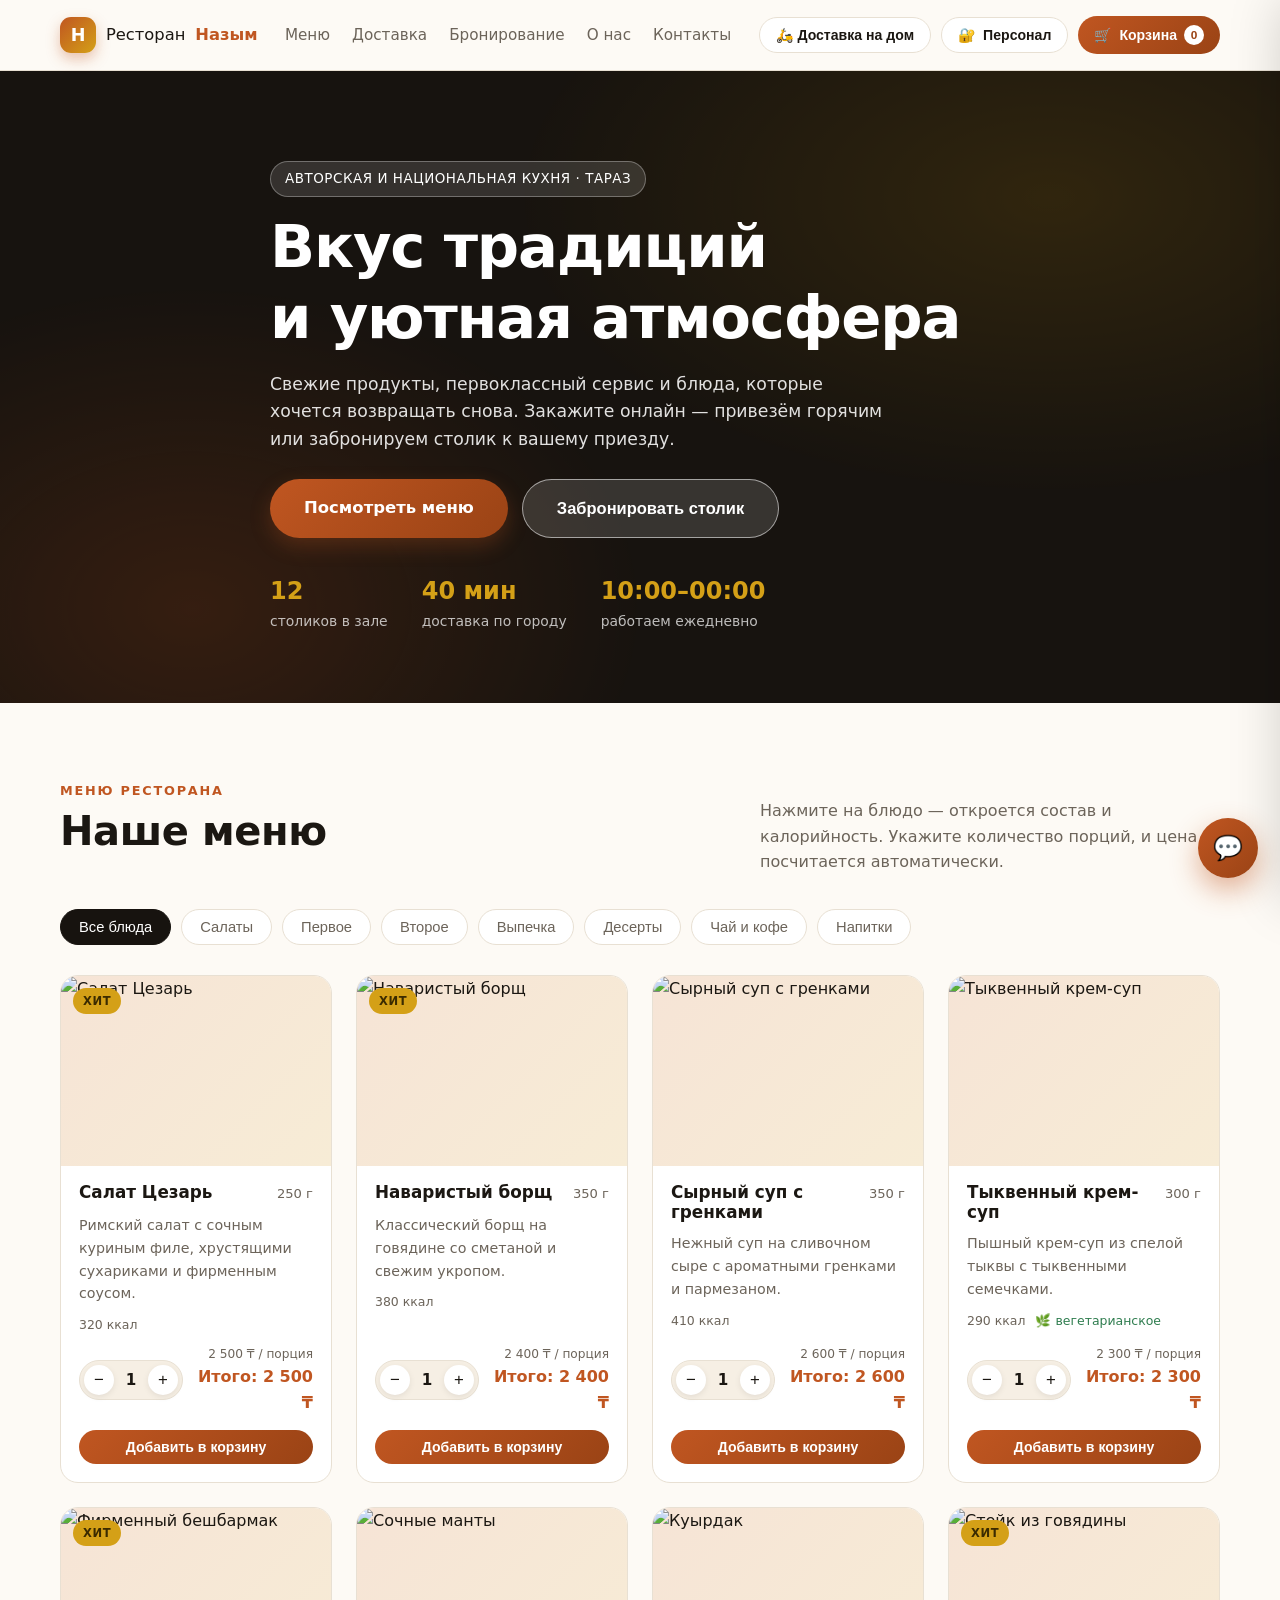
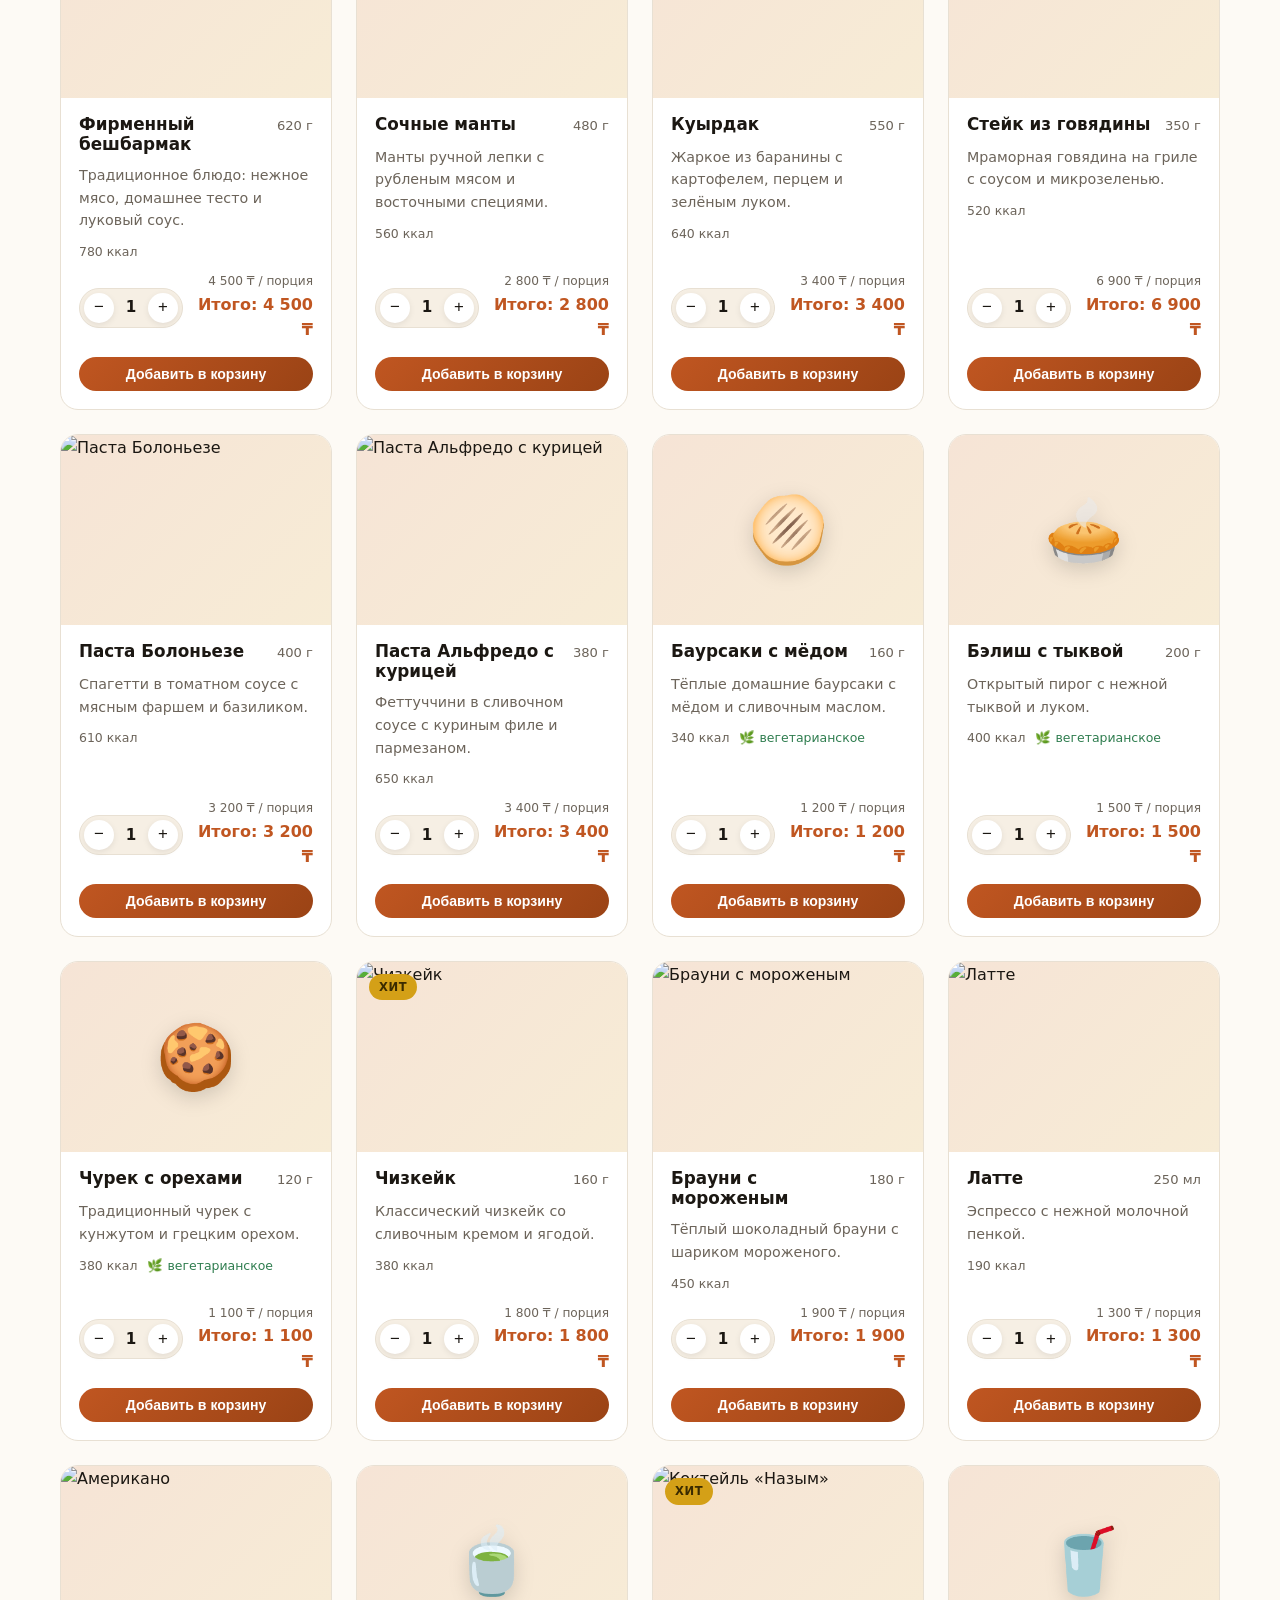
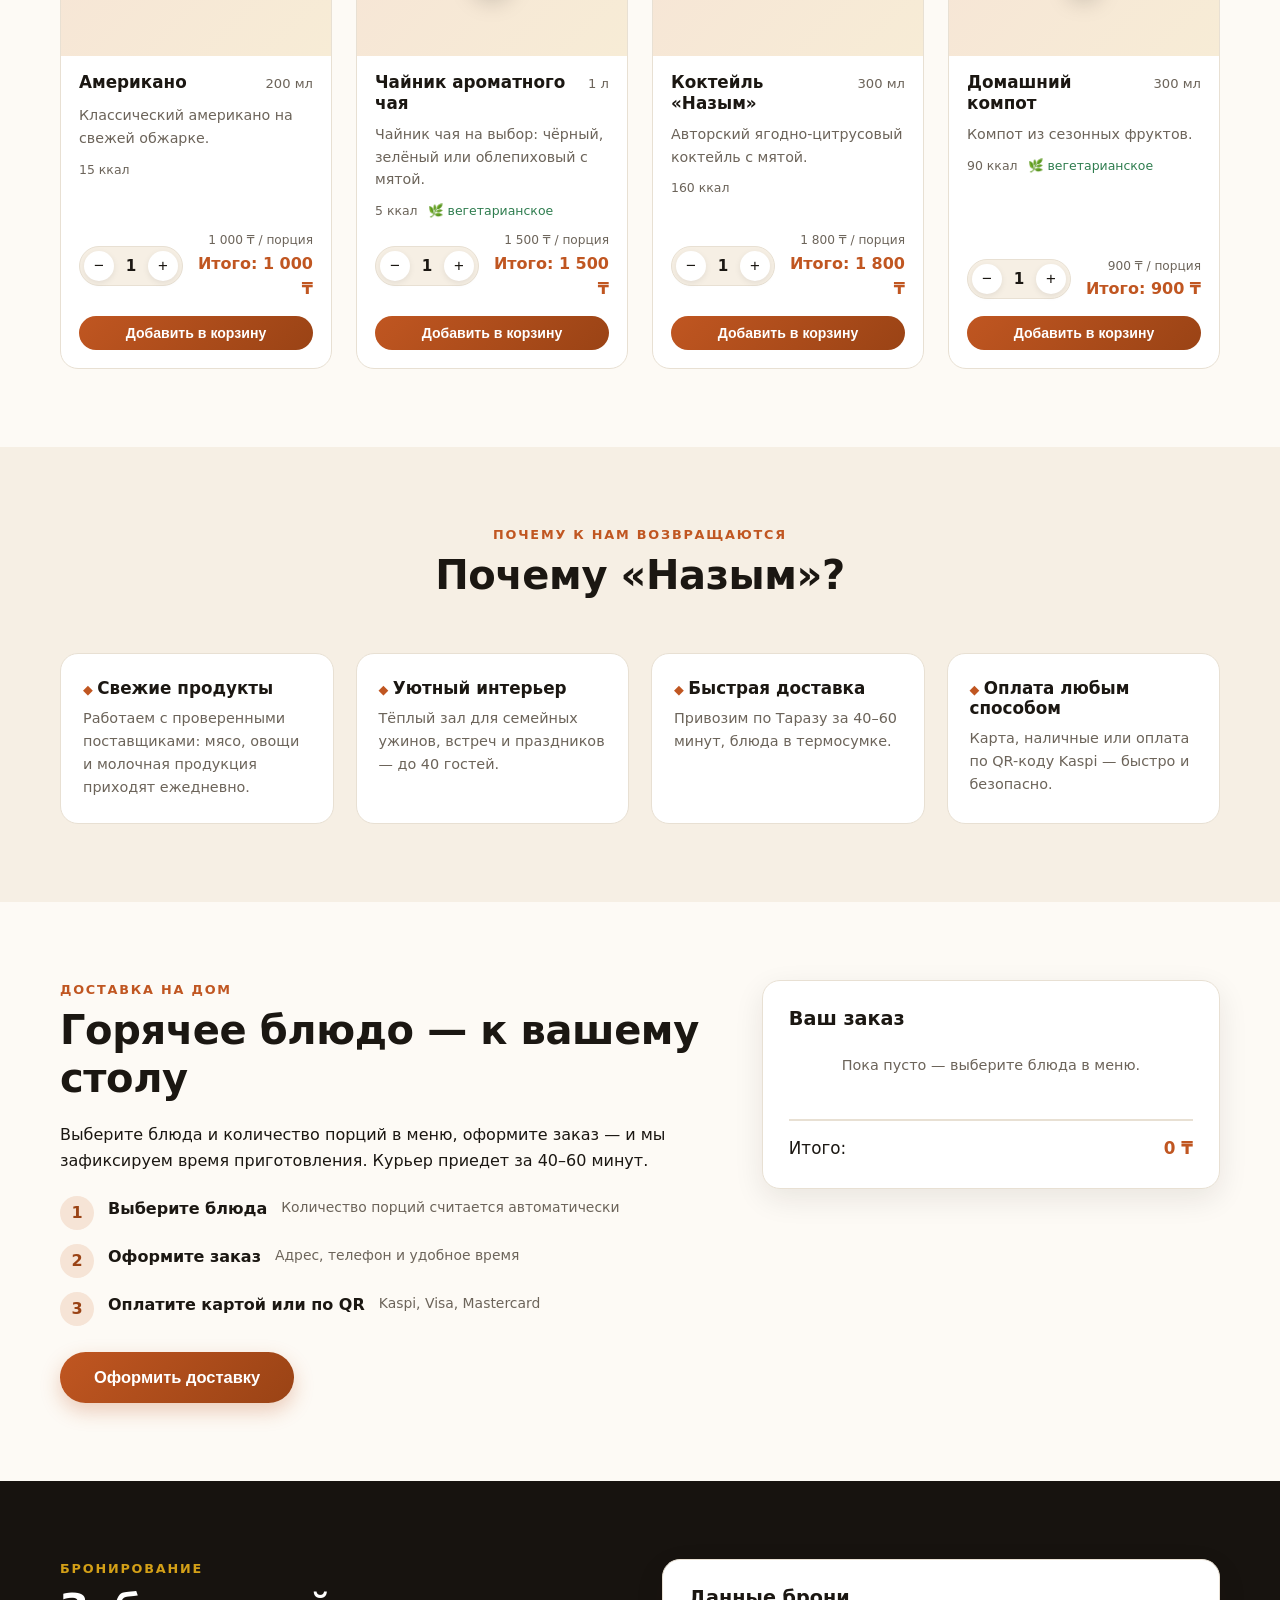
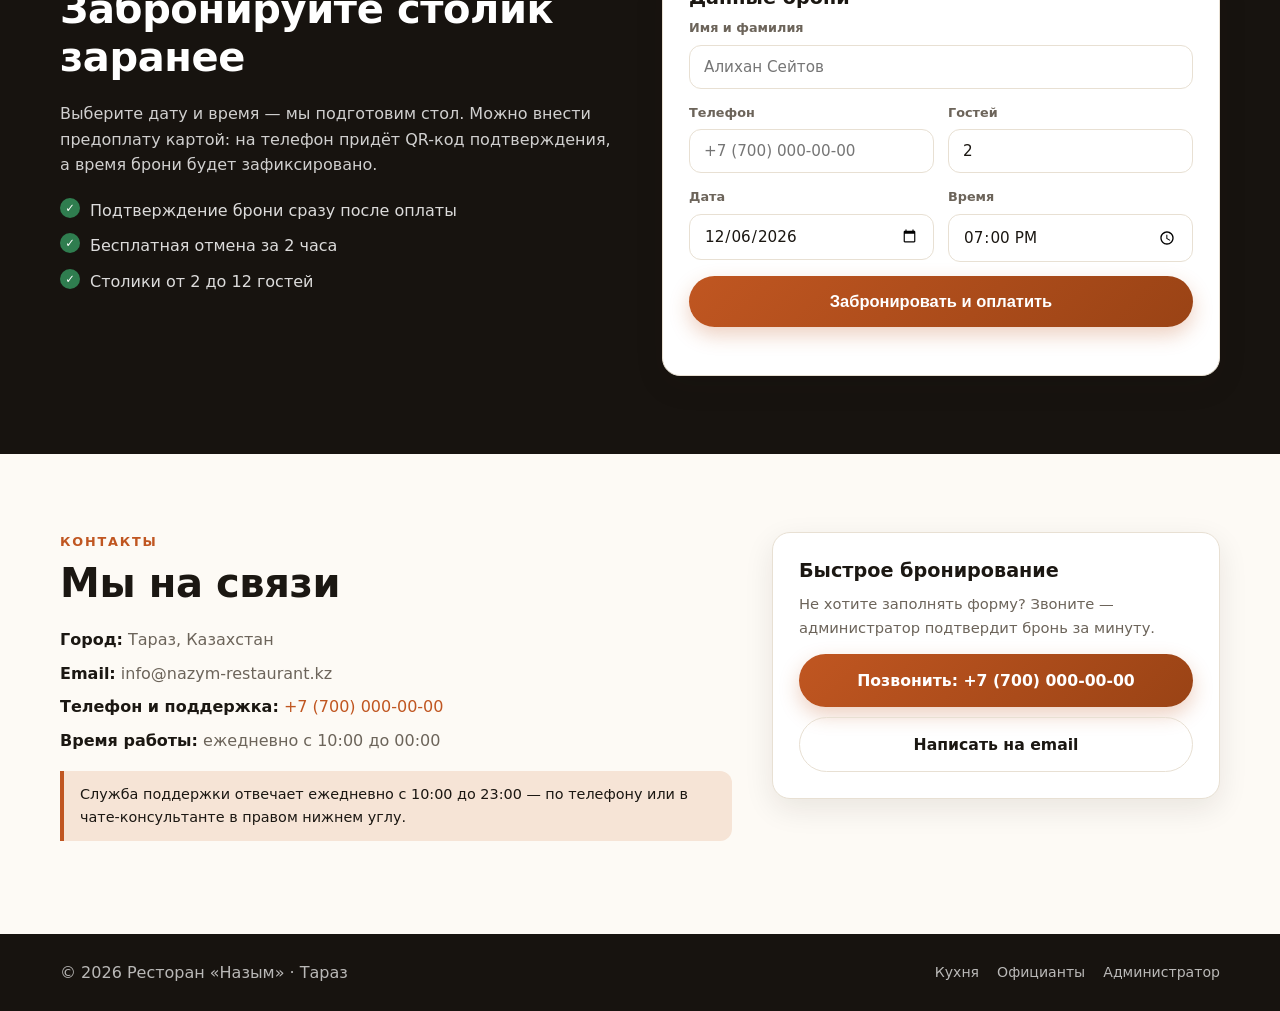
==== index.html @ f7bd1ba5 "one" ====
<!DOCTYPE html>
<html lang="ru">
<head>
    <meta charset="UTF-8">
    <meta name="viewport" content="width=device-width, initial-scale=1.0">
    <title>Ресторан Назым — вкуc традиций в Таразе</title>
    <meta name="description" content="Ресторан Назым в Таразе: авторская и национальная кухня, доставка на дом, бронирование столиков и оплата картой.">
    <link rel="icon" href="data:image/svg+xml,%3Csvg xmlns='http://www.w3.org/2000/svg' viewBox='0 0 64 64'%3E%3Crect width='64' height='64' rx='15' fill='%23c05621'/%3E%3Ctext x='32' y='45' font-size='38' font-family='Arial' font-weight='bold' fill='%23ffffff' text-anchor='middle'%3E%D0%9D%3C/text%3E%3C/svg%3E">
    <link rel="stylesheet" href="style.css?v=6">
</head>
<body>

<!-- ================= ШАПКА ================= -->
<header class="header" id="header">
    <div class="container header-inner">
        <a class="logo" href="#top"><span class="logo-mark">Н</span> Ресторан <b>Назым</b></a>

        <nav class="nav" id="nav">
            <a href="#menu">Меню</a>
            <a href="#delivery">Доставка</a>
            <a href="#booking">Бронирование</a>
            <a href="#about">О нас</a>
            <a href="#contacts">Контакты</a>
        </nav>

        <div class="header-buttons">
            <button class="button small secondary" id="openDelivery" type="button">🛵 Доставка на дом</button>
            <button class="button small staff-btn" id="openStaff" type="button">🔐 <span class="btn-label">Персонал</span></button>
            <button class="button small cart-btn" id="openCart" type="button">
                🛒 <span class="cart-label">Корзина</span> <span class="cart-count" id="cartCount">0</span>
            </button>
            <button class="burger" id="burger" type="button" aria-label="Меню">☰</button>
        </div>
    </div>
</header>

<main id="top">

    <!-- ================= БАННЕР ================= -->
    <section class="hero">
        <div class="hero-bg"></div>
        <div class="container hero-content">
            <p class="eyebrow">Авторская и национальная кухня · Тараз</p>
            <h1 class="hero-title">Вкус традиций<br>и уютная атмосфера</h1>
            <p class="hero-text">
                Свежие продукты, первоклассный сервис и блюда, которые хочется возвращать снова.
                Закажите онлайн — привезём горячим или забронируем столик к вашему приезду.
            </p>
            <div class="hero-actions">
                <a class="button big" href="#menu">Посмотреть меню</a>
                <button class="button big ghost" id="heroBook" type="button">Забронировать столик</button>
            </div>

            <div class="hero-stats">
                <div><strong>12</strong><span>столиков в зале</span></div>
                <div><strong>40 мин</strong><span>доставка по городу</span></div>
                <div><strong>10:00–00:00</strong><span>работаем ежедневно</span></div>
            </div>
        </div>
    </section>

    <!-- ================= МЕНЮ ================= -->
    <section class="section" id="menu">
        <div class="container">
            <div class="section-head">
                <div>
                    <p class="section-kicker">Меню ресторана</p>
                    <h2>Наше меню</h2>
                </div>
                <p class="section-lead">
                    Нажмите на блюдо — откроется состав и калорийность.
                    Укажите количество порций, и цена посчитается автоматически.
                </p>
            </div>

            <div class="menu-tabs" id="menuTabs"></div>
            <div class="products" id="products"></div>
        </div>
    </section>

    <!-- ================= ПРЕИМУЩЕСТВА ================= -->
    <section class="section light" id="about">
        <div class="container">
            <div class="section-head center">
                <div>
                    <p class="section-kicker">Почему к нам возвращаются</p>
                    <h2>Почему «Назым»?</h2>
                </div>
            </div>
            <div class="features">
                <div class="feature"><h3>Свежие продукты</h3><p>Работаем с проверенными поставщиками: мясо, овощи и молочная продукция приходят ежедневно.</p></div>
                <div class="feature"><h3>Уютный интерьер</h3><p>Тёплый зал для семейных ужинов, встреч и праздников — до 40 гостей.</p></div>
                <div class="feature"><h3>Быстрая доставка</h3><p>Привозим по Таразу за 40–60 минут, блюда в термосумке.</p></div>
                <div class="feature"><h3>Оплата любым способом</h3><p>Карта, наличные или оплата по QR-коду Kaspi — быстро и безопасно.</p></div>
            </div>
        </div>
    </section>

    <!-- ================= ДОСТАВКА ================= -->
    <section class="section" id="delivery">
        <div class="container delivery-grid">
            <div class="delivery-info">
                <p class="section-kicker">Доставка на дом</p>
                <h2>Горячее блюдо — к вашему столу</h2>
                <p>
                    Выберите блюда и количество порций в меню, оформите заказ — и мы зафиксируем
                    время приготовления. Курьер приедет за 40–60 минут.
                </p>
                <ol class="steps">
                    <li><b>Выберите блюда</b><span>Количество порций считается автоматически</span></li>
                    <li><b>Оформите заказ</b><span>Адрес, телефон и удобное время</span></li>
                    <li><b>Оплатите картой или по QR</b><span>Kaspi, Visa, Mastercard</span></li>
                </ol>
                <button class="button big" id="deliveryOrder" type="button">Оформить доставку</button>
            </div>
            <div class="delivery-card" id="deliverySummary">
                <h3>Ваш заказ</h3>
                <div class="mini-cart" id="miniCart"></div>
                <div class="mini-total">Итого: <strong id="miniTotal">0 ₸</strong></div>
            </div>
        </div>
    </section>

    <!-- ================= БРОНИРОВАНИЕ ================= -->
    <section class="section dark-section" id="booking">
        <div class="container booking-grid">
            <div>
                <p class="section-kicker">Бронирование</p>
                <h2>Забронируйте столик заранее</h2>
                <p>
                    Выберите дату и время — мы подготовим стол. Можно внести предоплату картой:
                    на телефон придёт QR-код подтверждения, а время брони будет зафиксировано.
                </p>
                <ul class="check-list">
                    <li>Подтверждение брони сразу после оплаты</li>
                    <li>Бесплатная отмена за 2 часа</li>
                    <li>Столики от 2 до 12 гостей</li>
                </ul>
            </div>

            <form class="booking-form card" id="bookingForm" novalidate>
                <h3>Данные брони</h3>
                <label class="field">
                    <span>Имя и фамилия</span>
                    <input type="text" id="bkName" placeholder="Алихан Сейтов" autocomplete="name">
                </label>
                <div class="two-col">
                    <label class="field"><span>Телефон</span>
                        <input type="tel" id="bkPhone" placeholder="+7 (700) 000-00-00" autocomplete="tel"></label>
                    <label class="field"><span>Гостей</span>
                        <input type="number" id="bkGuests" min="1" max="12" value="2"></label>
                </div>
                <div class="two-col">
                    <label class="field"><span>Дата</span><input type="date" id="bkDate"></label>
                    <label class="field"><span>Время</span><input type="time" id="bkTime" value="19:00"></label>
                </div>
                <button class="button big wide" id="bookPayBtn" type="submit">Забронировать и оплатить</button>
                <p class="form-error" id="bookError"></p>
            </form>
        </div>
    </section>

    <!-- ================= КОНТАКТЫ ================= -->
    <section class="section" id="contacts">
        <div class="container contact">
            <div>
                <p class="section-kicker">Контакты</p>
                <h2>Мы на связи</h2>
                <ul class="contact-list">
                    <li><b>Город:</b> Тараз, Казахстан</li>
                    <li><b>Email:</b> info@nazym-restaurant.kz</li>
                    <li><b>Телефон и поддержка:</b> <a href="tel:+77000000000">+7 (700) 000-00-00</a></li>
                    <li><b>Время работы:</b> ежедневно с 10:00 до 00:00</li>
                </ul>
                <p class="support-note">
                    Служба поддержки отвечает ежедневно с 10:00 до 23:00 — по телефону
                    или в чате-консультанте в правом нижнем углу.
                </p>
            </div>

            <div class="contact-box card">
                <h3>Быстрое бронирование</h3>
                <p>Не хотите заполнять форму? Звоните — администратор подтвердит бронь за минуту.</p>
                <a class="button wide" href="tel:+77000000000">Позвонить: +7 (700) 000-00-00</a>
                <a class="button wide ghost-dark" href="mailto:info@nazym-restaurant.kz">Написать на email</a>
            </div>
        </div>
    </section>
</main>

<footer class="footer">
    <div class="container footer-inner">
        <p>© 2026 Ресторан «Назым» · Тараз</p>
        <div class="footer-links">
            <a href="kitchen.html">Кухня</a>
            <a href="waiter.html">Официанты</a>
            <a href="admin.html">Администратор</a>
        </div>
    </div>
</footer>

<!-- ================= КОРЗИНА ================= -->
<div class="drawer-overlay" id="drawerOverlay"></div>
<aside class="cart-drawer" id="cartDrawer" aria-label="Корзина">
    <div class="drawer-head">
        <h3>Корзина</h3>
        <button class="icon-btn" id="closeCart" type="button" aria-label="Закрыть">✕</button>
    </div>
    <div class="cart-items" id="cartItems"></div>
    <div class="cart-empty" id="cartEmpty">Корзина пуста.<br>Добавьте блюда из меню.</div>
    <div class="cart-foot">
        <div class="cart-row"><span>Порций</span><strong id="cartPortions">0</strong></div>
        <div class="cart-row total"><span>Итого</span><strong id="cartTotal">0 ₸</strong></div>
        <button class="button wide" id="checkoutBtn" type="button">Оформить доставку</button>
        <button class="button wide ghost-dark" id="cartBookBtn" type="button">Забронировать столик</button>
    </div>
</aside>

<!-- ================= МОДАЛКА: БЛЮДО ================= -->
<div class="modal-overlay" id="dishOverlay">
    <div class="modal dish-modal" role="dialog" aria-modal="true">
        <button class="icon-btn modal-close" data-close="dishOverlay" type="button" aria-label="Закрыть">✕</button>
        <div id="dishBody"></div>
    </div>
</div>

<!-- ================= МОДАЛКА: ОПЛАТА ================= -->
<div class="modal-overlay" id="payOverlay">
    <div class="modal pay-modal" role="dialog" aria-modal="true">
        <button class="icon-btn modal-close" data-close="payOverlay" type="button" aria-label="Закрыть">✕</button>

        <div id="payForm">
            <p class="modal-kicker">Оформление</p>
            <h3 id="payTitle">Доставка на дом</h3>

            <div class="order-recap" id="orderRecap"></div>

            <div id="deliveryFields">
                <h4 class="sub-title">Адрес доставки</h4>
                <label class="field"><span>Адрес</span>
                    <input type="text" id="dvAddress" placeholder="Улица, дом, квартира"></label>
                <div class="two-col">
                    <label class="field"><span>Телефон</span>
                        <input type="tel" id="dvPhone" placeholder="+7 (700) 000-00-00"></label>
                    <label class="field"><span>Время доставки</span>
                        <input type="time" id="dvTime"></label>
                </div>
            </div>

            <h4 class="sub-title">Оплата картой</h4>
            <div class="card-box">
                <div class="card-preview">
                    <span class="card-brand">NAZYM PAY</span>
                    <span class="card-num" id="cardNumView">•••• •••• •••• ••••</span>
                    <div class="card-bottom">
                        <span id="cardHolderView">ВЛАДЕЛЕЦ КАРТЫ</span>
                        <span id="cardExpView">ММ/ГГ</span>
                    </div>
                </div>

                <label class="field"><span>Номер карты</span>
                    <input type="text" id="cardNumber" inputmode="numeric" autocomplete="cc-number"
                           maxlength="19" placeholder="0000 0000 0000 0000"></label>

                <div class="two-col">
                    <label class="field"><span>Срок действия</span>
                        <input type="text" id="cardExp" inputmode="numeric" maxlength="5" placeholder="ММ/ГГ"></label>
                    <label class="field"><span>CVV / CVC (пароль с карты)</span>
                        <div class="cvv-wrap">
                            <input type="password" id="cardCvv" inputmode="numeric" maxlength="3"
                                   placeholder="•••" autocomplete="off">
                            <button class="eye-btn" id="cvvToggle" type="button" aria-label="Показать код">👁</button>
                        </div>
                    </label>
                </div>

                <label class="field"><span>Имя на карте</span>
                    <input type="text" id="cardHolder" autocomplete="cc-name" placeholder="ALIBEK SEITOV"></label>
            </div>

            <div class="pay-summary">
                <span>К оплате</span>
                <strong id="payAmount">0 ₸</strong>
            </div>
            <p class="form-error" id="payError"></p>
            <button class="button big wide" id="payBtn" type="button">Оплатить и получить QR</button>
        </div>

        <!-- Успешная оплата -->
        <div class="pay-result hidden" id="payResult">
            <div class="success-mark">✓</div>
            <h3>Оплата прошла успешно</h3>
            <p id="resultInfo"></p>
            <div class="qr-box">
                <canvas id="qrCanvas" width="300" height="300"></canvas>
            </div>
            <p class="qr-hint">Покажите QR-код курьеру или администратору при входе.</p>
            <div class="qr-payload" id="qrPayload"></div>
            <button class="button wide" data-close="payOverlay" type="button">Готово</button>
        </div>
    </div>
</div>

<!-- ================= РАЗДЕЛЫ ПЕРСОНАЛА ================= -->
<div class="modal-overlay" id="staffOverlay">
    <div class="modal staff-modal" role="dialog" aria-modal="true">
        <button class="icon-btn modal-close" data-close="staffOverlay" type="button" aria-label="Закрыть">✕</button>
        <p class="modal-kicker">Служебный вход</p>
        <h3>Разделы для персонала</h3>
        <p class="staff-note">
            Каждый раздел открывается по парольному коду, выданному в ресторане.
            Гостям эта часть сайта недоступна.
        </p>

        <div class="staff-cards">
            <a class="staff-card" href="kitchen.html">
                <span class="staff-ico">👨‍🍳</span>
                <b>Повара</b>
                <span class="staff-desc">Запасы продовольствия, список что докупить, заявки и заказы на готовку</span>
                <span class="staff-go">Открыть раздел →</span>
            </a>

            <a class="staff-card" href="waiter.html">
                <span class="staff-ico">🍽</span>
                <b>Официанты</b>
                <span class="staff-desc">Схема зала, занятые столики, брони гостей и заказы со временем</span>
                <span class="staff-go">Открыть раздел →</span>
            </a>

            <a class="staff-card" href="admin.html">
                <span class="staff-ico">📊</span>
                <b>Администратор</b>
                <span class="staff-desc">Касса за три дня, поставки, остатки, заявки на посуду и моющие средства</span>
                <span class="staff-go">Открыть раздел →</span>
            </a>
        </div>

        <p class="staff-help">
            Вопросы по работе сайта: <a href="tel:+77000000000">+7 (700) 000-00-00</a>
        </p>
    </div>
</div>

<!-- ================= ИИ-КОНСУЛЬТАНТ ================= -->
<button class="chat-fab" id="chatFab" type="button" aria-label="Чат с консультантом">💬</button>

<div class="chat-panel" id="chatPanel">
    <div class="chat-head">
        <div>
            <b>Назымик — ИИ-консультант</b>
            <span>онлайн · отвечает мгновенно</span>
        </div>
        <button class="icon-btn" id="chatClose" type="button" aria-label="Закрыть">✕</button>
    </div>

    <div class="chat-body" id="chatBody"></div>

    <div class="chat-chips" id="chatChips"></div>

    <form class="chat-input" id="chatForm">
        <input type="text" id="chatText" placeholder="Спросите про меню, цены, состав или бронь…" autocomplete="off">
        <button class="button small" type="submit">➤</button>
    </form>
</div>

<script src="qr.js?v=2"></script>
<script src="data.js?v=2"></script>
<script src="script.js?v=6"></script>
</body>
</html>
---- style.css ----
/* =========================================================
   style.css — Ресторан «Назым»
   ========================================================= */

:root {
    --bg: #fdfaf5;
    --bg-alt: #f6efe4;
    --ink: #1b1712;
    --ink-soft: #6c645a;
    --card: #ffffff;
    --line: #e8e0d3;
    --accent: #c05621;
    --accent-dark: #9a4315;
    --accent-soft: #f6e4d6;
    --green: #2f7d4f;
    --green-soft: #e3f2e9;
    --gold: #d4a017;
    --dark: #17130f;
    --shadow: 0 10px 30px rgba(35, 25, 15, .09);
    --shadow-lg: 0 24px 60px rgba(35, 25, 15, .18);
    --radius: 18px;
    --radius-sm: 12px;
    --max: 1200px;
}

* { box-sizing: border-box; }

html { scroll-behavior: smooth; }

body {
    margin: 0;
    font-family: "Segoe UI", system-ui, -apple-system, Roboto, Arial, sans-serif;
    color: var(--ink);
    background: var(--bg);
    line-height: 1.6;
    -webkit-font-smoothing: antialiased;
}

img { max-width: 100%; display: block; }

a { color: var(--accent); text-decoration: none; }
a:hover { color: var(--accent-dark); }

h1, h2, h3, h4 { line-height: 1.2; margin: 0 0 .5em; }
h1 { font-size: clamp(2.2rem, 5vw, 3.7rem); letter-spacing: -.02em; }
h2 { font-size: clamp(1.7rem, 3.4vw, 2.5rem); letter-spacing: -.01em; }
h3 { font-size: 1.2rem; }

p { margin: 0 0 1em; }

.container { width: 100%; max-width: var(--max); margin: 0 auto; padding: 0 20px; }

section[id], main[id] { scroll-margin-top: 84px; }

.hidden { display: none !important; }

.no-scroll { overflow: hidden; }

/* ---------- Кнопки ---------- */
.button {
    display: inline-flex; align-items: center; justify-content: center; gap: .5em;
    border: 0; border-radius: 999px;
    background: linear-gradient(135deg, var(--accent), var(--accent-dark));
    color: #fff; font-weight: 600; font-size: .98rem;
    padding: 14px 28px; cursor: pointer;
    transition: transform .18s ease, box-shadow .18s ease, filter .18s ease;
    box-shadow: 0 8px 20px rgba(192, 86, 33, .28);
    text-align: center;
}
.button:hover { transform: translateY(-2px); filter: brightness(1.05); color: #fff; }
.button:active { transform: translateY(0); }
.button.small { padding: 9px 16px; font-size: .88rem; box-shadow: none; }
.button.big { padding: 16px 34px; font-size: 1.03rem; }
.button.wide { width: 100%; }
.button.secondary { background: #fff; color: var(--ink); border: 1px solid var(--line); box-shadow: none; }
.button.secondary:hover { border-color: var(--accent); color: var(--accent); }
.button.ghost { background: rgba(255, 255, 255, .14); border: 1px solid rgba(255, 255, 255, .55); box-shadow: none; backdrop-filter: blur(6px); }
.button.ghost:hover { background: rgba(255, 255, 255, .24); }
.button.ghost-dark { background: transparent; color: var(--ink); border: 1px solid var(--line); box-shadow: none; }
.button.ghost-dark:hover { border-color: var(--accent); color: var(--accent); }

.icon-btn {
    border: 0; background: var(--bg-alt); color: var(--ink);
    width: 34px; height: 34px; border-radius: 50%;
    cursor: pointer; font-size: 1rem; line-height: 1;
    display: inline-flex; align-items: center; justify-content: center;
    transition: background .15s;
}
.icon-btn:hover { background: var(--accent); color: #fff; }

/* ---------- Шапка ---------- */
.header {
    position: sticky; top: 0; z-index: 60;
    background: rgba(253, 250, 245, .92);
    backdrop-filter: blur(12px);
    border-bottom: 1px solid var(--line);
    transition: box-shadow .2s;
}
.header.scrolled { box-shadow: 0 6px 20px rgba(35, 25, 15, .08); }
.header-inner { display: flex; align-items: center; gap: 18px; height: 70px; }

.logo { display: flex; align-items: center; gap: 10px; font-size: 1.02rem; color: var(--ink); white-space: nowrap; }
.logo b { color: var(--accent); }
.logo-mark {
    width: 36px; height: 36px; border-radius: 11px;
    background: linear-gradient(135deg, var(--accent), var(--gold));
    color: #fff; font-weight: 800; display: grid; place-items: center;
    font-size: 1.1rem; box-shadow: 0 6px 14px rgba(192, 86, 33, .35);
}

.nav { display: flex; gap: 22px; margin-left: auto; }
.nav a { color: var(--ink-soft); font-weight: 500; font-size: .95rem; position: relative; }
.nav a::after {
    content: ""; position: absolute; left: 0; bottom: -6px;
    width: 0; height: 2px; background: var(--accent); transition: width .25s;
}
.nav a:hover { color: var(--ink); }
.nav a:hover::after { width: 100%; }

.header-buttons { display: flex; align-items: center; gap: 10px; margin-left: auto; }

.cart-btn { position: relative; }
.cart-count {
    background: #fff; color: var(--accent-dark);
    border-radius: 999px; min-width: 20px; height: 20px;
    font-size: .74rem; display: inline-grid; place-items: center; padding: 0 5px;
}
.cart-btn { background: linear-gradient(135deg, var(--accent), var(--accent-dark)); }

.burger { display: none; border: 0; background: none; font-size: 1.5rem; cursor: pointer; color: var(--ink); }

/* ---------- Баннер ---------- */
.hero {
    position: relative; overflow: hidden;
    background: var(--dark);
    color: #fff;
    padding: 90px 0 70px;
}
.hero-bg {
    position: absolute; inset: 0;
    background:
        radial-gradient(900px 500px at 82% 20%, rgba(212, 160, 23, .35), transparent 60%),
        radial-gradient(700px 500px at 15% 85%, rgba(192, 86, 33, .45), transparent 65%),
        url("images/kurdyak.jpg") center/cover no-repeat;
    opacity: .38;
    filter: saturate(1.1);
    animation: heroZoom 18s ease-in-out infinite alternate;
}
@keyframes heroZoom { from { transform: scale(1); } to { transform: scale(1.08); } }

.hero-content { position: relative; z-index: 2; max-width: 780px; }

.eyebrow {
    display: inline-block; margin-bottom: 14px;
    padding: 6px 14px; border-radius: 999px;
    background: rgba(255, 255, 255, .13); border: 1px solid rgba(255, 255, 255, .3);
    font-size: .84rem; letter-spacing: .04em; text-transform: uppercase;
}
.hero-title { color: #fff; margin-bottom: 18px; animation: fadeUp .7s ease both; }
.hero-text { color: rgba(255, 255, 255, .87); font-size: 1.08rem; max-width: 620px; animation: fadeUp .8s ease both; }

.hero-actions { display: flex; flex-wrap: wrap; gap: 14px; margin: 26px 0 34px; animation: fadeUp .9s ease both; }

.hero-stats { display: flex; flex-wrap: wrap; gap: 34px; animation: fadeUp 1s ease both; }
.hero-stats div { display: flex; flex-direction: column; }
.hero-stats strong { font-size: 1.5rem; color: var(--gold); }
.hero-stats span { font-size: .87rem; color: rgba(255, 255, 255, .72); }

@keyframes fadeUp { from { opacity: 0; transform: translateY(24px); } to { opacity: 1; transform: none; } }

/* ---------- Секции ---------- */
.section { padding: 78px 0; }
.section.light { background: var(--bg-alt); }
.section.dark-section { background: var(--dark); color: #fff; }
.section.dark-section h2 { color: #fff; }
.section.dark-section p { color: rgba(255, 255, 255, .8); }
.section.dark-section .section-kicker { color: var(--gold); }

.section-head { display: flex; flex-wrap: wrap; gap: 22px; align-items: flex-end; justify-content: space-between; margin-bottom: 34px; }
.section-head.center { justify-content: center; text-align: center; }
.section-lead { color: var(--ink-soft); max-width: 460px; margin: 0; }
.section-kicker {
    margin: 0 0 6px; color: var(--accent);
    font-size: .8rem; letter-spacing: .14em; text-transform: uppercase; font-weight: 700;
}

/* ---------- Вкладки меню ---------- */
.menu-tabs { display: flex; flex-wrap: wrap; gap: 10px; margin-bottom: 30px; }
.tab {
    border: 1px solid var(--line); background: #fff; color: var(--ink-soft);
    border-radius: 999px; padding: 9px 18px; font-size: .92rem; cursor: pointer;
    transition: all .18s;
}
.tab:hover { border-color: var(--accent); color: var(--accent); }
.tab.active { background: var(--dark); border-color: var(--dark); color: #fff; }

/* ---------- Карточки блюд ---------- */
.products {
    display: grid;
    grid-template-columns: repeat(auto-fill, minmax(270px, 1fr));
    gap: 24px;
}
.product-card {
    background: var(--card); border: 1px solid var(--line); border-radius: var(--radius);
    overflow: hidden; display: flex; flex-direction: column;
    opacity: 0; transform: translateY(22px);
    transition: opacity .5s ease, transform .5s ease, box-shadow .25s, border-color .25s;
}
.product-card.in { opacity: 1; transform: none; }
.product-card:hover { box-shadow: var(--shadow-lg); border-color: #d9cdb8; transform: translateY(-4px); }

.product-media {
    position: relative; height: 190px; cursor: pointer; overflow: hidden;
    background: linear-gradient(135deg, var(--accent-soft), #f7ecd6);
    display: grid; place-items: center;
}
.product-media img { width: 100%; height: 100%; object-fit: cover; transition: transform .4s ease; }
.product-card:hover .product-media img { transform: scale(1.07); }
.product-emoji { font-size: 4rem; filter: drop-shadow(0 6px 10px rgba(0, 0, 0, .15)); }

.hit-badge {
    position: absolute; top: 12px; left: 12px;
    background: var(--gold); color: #3b2b00; font-size: .72rem; font-weight: 800;
    padding: 4px 10px; border-radius: 999px; text-transform: uppercase; letter-spacing: .05em;
}
.product-look {
    position: absolute; left: 0; right: 0; bottom: 0;
    background: linear-gradient(transparent, rgba(0, 0, 0, .65));
    color: #fff; font-size: .78rem; text-align: center;
    padding: 22px 8px 8px; opacity: 0; transition: opacity .25s;
}
.product-media:hover .product-look { opacity: 1; }

.product-body { padding: 16px 18px 18px; display: flex; flex-direction: column; gap: 10px; flex: 1; }
.product-top { display: flex; align-items: baseline; justify-content: space-between; gap: 10px; }
.product-top h3 { margin: 0; font-size: 1.05rem; cursor: pointer; }
.product-top h3:hover { color: var(--accent); }
.product-weight { color: var(--ink-soft); font-size: .82rem; white-space: nowrap; }
.product-desc { color: var(--ink-soft); font-size: .89rem; margin: 0; }
.product-meta { display: flex; gap: 10px; font-size: .78rem; color: var(--ink-soft); }
.product-meta .veg { color: var(--green); }

.product-controls { display: flex; align-items: center; justify-content: space-between; gap: 12px; margin-top: auto; }
.stepper {
    display: inline-flex; align-items: center; gap: 4px;
    background: var(--bg-alt); border: 1px solid var(--line);
    border-radius: 999px; padding: 4px;
}
.step-btn {
    width: 30px; height: 30px; border-radius: 50%; border: 0;
    background: #fff; color: var(--ink); font-size: 1.05rem; line-height: 1; cursor: pointer;
    box-shadow: 0 2px 6px rgba(0, 0, 0, .08); transition: all .15s;
}
.step-btn:hover { background: var(--accent); color: #fff; }
.qty { min-width: 26px; text-align: center; font-weight: 700; font-size: .95rem; }

.price-block { text-align: right; display: flex; flex-direction: column; }
.unit { font-size: .76rem; color: var(--ink-soft); }
.line-total { font-size: 1rem; color: var(--accent); }

.add-btn { margin-top: 4px; }

.empty-note { color: var(--ink-soft); font-size: .9rem; text-align: center; padding: 14px 0; }

/* ---------- Преимущества ---------- */
.features { display: grid; grid-template-columns: repeat(auto-fit, minmax(230px, 1fr)); gap: 22px; }
.feature {
    background: var(--card); border: 1px solid var(--line); border-radius: var(--radius);
    padding: 24px 22px; transition: transform .2s, box-shadow .2s;
}
.feature:hover { transform: translateY(-5px); box-shadow: var(--shadow); }
.feature h3 { font-size: 1.05rem; }
.feature h3::before { content: "◆ "; color: var(--accent); font-size: .8rem; }
.feature p { color: var(--ink-soft); font-size: .9rem; margin: 0; }

/* ---------- Доставка ---------- */
.delivery-grid { display: grid; grid-template-columns: 1.3fr .9fr; gap: 40px; align-items: start; }
.steps { list-style: none; counter-reset: s; padding: 0; margin: 22px 0 26px; display: grid; gap: 14px; }
.steps li { counter-increment: s; display: flex; gap: 14px; align-items: flex-start; }
.steps li::before {
    content: counter(s); flex: 0 0 34px; height: 34px; border-radius: 50%;
    background: var(--accent-soft); color: var(--accent-dark);
    display: grid; place-items: center; font-weight: 800;
}
.steps b { display: block; }
.steps span { color: var(--ink-soft); font-size: .87rem; }

.delivery-card, .card {
    background: var(--card); border: 1px solid var(--line);
    border-radius: var(--radius); padding: 26px; box-shadow: var(--shadow);
}
.delivery-card { position: sticky; top: 90px; }
.mini-row { display: flex; justify-content: space-between; gap: 12px; padding: 7px 0; border-bottom: 1px dashed var(--line); font-size: .92rem; }
.mini-row:last-child { border-bottom: 0; }
.mini-total { display: flex; justify-content: space-between; margin-top: 14px; padding-top: 14px; border-top: 2px solid var(--line); font-size: 1.05rem; }
.mini-total strong { color: var(--accent); }

/* колонка-контент доставки и список мини-корзины */
.delivery-info { min-width: 0; }
.mini-cart { display: grid; align-content: start; max-height: 320px; overflow-y: auto; }
.mini-cart:empty { display: none; }

/* ---------- Бронирование ---------- */
.booking-grid { display: grid; grid-template-columns: 1fr 1fr; gap: 44px; align-items: start; }
.check-list { list-style: none; padding: 0; margin: 20px 0 0; display: grid; gap: 10px; }
.check-list li { position: relative; padding-left: 30px; color: rgba(255, 255, 255, .85); }
.check-list li::before {
    content: "✓"; position: absolute; left: 0; top: 0;
    width: 20px; height: 20px; border-radius: 50%; background: var(--green);
    color: #fff; font-size: .72rem; display: grid; place-items: center;
}

.booking-form { color: var(--ink); }
.field { display: flex; flex-direction: column; gap: 6px; margin-bottom: 14px; }
.field > span { font-size: .8rem; color: var(--ink-soft); font-weight: 600; }
.field input, .field select, .field textarea {
    border: 1px solid var(--line); border-radius: var(--radius-sm);
    padding: 12px 14px; font-size: .95rem; background: #fff; color: var(--ink);
    transition: border-color .15s, box-shadow .15s; font-family: inherit;
}
.field input:focus, .field select:focus, .field textarea:focus {
    outline: none; border-color: var(--accent);
    box-shadow: 0 0 0 3px rgba(192, 86, 33, .15);
}
.two-col { display: grid; grid-template-columns: 1fr 1fr; gap: 14px; }
.form-error { color: #c0392b; font-size: .85rem; min-height: 1.1em; margin: 8px 0 0; }

/* ---------- Контакты ---------- */
.contact { display: grid; grid-template-columns: 1.2fr .8fr; gap: 40px; align-items: start; }
.contact-list { list-style: none; padding: 0; margin: 0 0 18px; display: grid; gap: 8px; }
.contact-list b { color: var(--ink); }
.contact-list li { color: var(--ink-soft); }
.support-note {
    background: var(--accent-soft); border-left: 4px solid var(--accent);
    padding: 12px 16px; border-radius: 0 var(--radius-sm) var(--radius-sm) 0;
    font-size: .9rem; color: var(--ink);
}
.contact-box p { color: var(--ink-soft); font-size: .92rem; }
.contact-box .button + .button { margin-top: 10px; }

/* ---------- Подвал ---------- */
.footer { background: var(--dark); color: rgba(255, 255, 255, .7); padding: 26px 0; }
.footer-inner { display: flex; flex-wrap: wrap; gap: 14px; justify-content: space-between; align-items: center; }
.footer p { margin: 0; }
.footer-links { display: flex; gap: 18px; }
.footer-links a { color: rgba(255, 255, 255, .7); font-size: .88rem; }
.footer-links a:hover { color: var(--gold); }

/* ---------- Корзина (панель) ---------- */
.drawer-overlay {
    position: fixed; inset: 0; background: rgba(20, 15, 10, .5);
    opacity: 0; pointer-events: none; transition: opacity .25s; z-index: 70;
}
.drawer-overlay.open { opacity: 1; pointer-events: auto; }

.cart-drawer {
    position: fixed; top: 0; right: 0; bottom: 0; width: min(430px, 100%);
    background: var(--bg); z-index: 80; display: flex; flex-direction: column;
    transform: translateX(105%); transition: transform .3s ease;
    box-shadow: -20px 0 50px rgba(0, 0, 0, .18);
}
.cart-drawer.open { transform: none; }
.drawer-head {
    display: flex; align-items: center; justify-content: space-between;
    padding: 18px 20px; border-bottom: 1px solid var(--line); background: #fff;
}
.drawer-head h3 { margin: 0; }
.cart-items { flex: 1; overflow-y: auto; padding: 14px 18px; display: flex; flex-direction: column; gap: 12px; }
.cart-empty { display: none; text-align: center; color: var(--ink-soft); padding: 40px 20px; }

.cart-item {
    display: flex; gap: 12px; background: #fff; border: 1px solid var(--line);
    border-radius: var(--radius-sm); padding: 10px; animation: slideIn .25s ease both;
}
@keyframes slideIn { from { opacity: 0; transform: translateX(18px); } to { opacity: 1; transform: none; } }
.cart-item-media { flex: 0 0 62px; height: 62px; border-radius: 10px; overflow: hidden; background: var(--bg-alt); display: grid; place-items: center; }
.cart-item-media img { width: 100%; height: 100%; object-fit: cover; }
.cart-item-media span { font-size: 1.7rem; }
.cart-item-info { flex: 1; display: flex; flex-direction: column; gap: 4px; font-size: .88rem; }
.cart-item-info b { color: var(--ink); }
.cart-item-info span { color: var(--ink-soft); }
.cart-item-actions { display: flex; align-items: center; gap: 7px; margin-top: 4px; }
.mini-btn {
    border: 1px solid var(--line); background: var(--bg-alt); color: var(--ink);
    border-radius: 8px; min-width: 26px; height: 26px; cursor: pointer; font-size: .9rem;
    display: grid; place-items: center;
}
.mini-btn:hover { background: var(--accent); border-color: var(--accent); color: #fff; }
.mini-btn.ghost { min-width: auto; padding: 0 9px; font-size: .74rem; color: var(--ink-soft); }

.cart-foot { background: #fff; border-top: 1px solid var(--line); padding: 16px 20px 20px; display: grid; gap: 10px; }
.cart-row { display: flex; justify-content: space-between; font-size: .93rem; color: var(--ink-soft); }
.cart-row.total { font-size: 1.15rem; color: var(--ink); padding-top: 8px; border-top: 2px dashed var(--line); }
.cart-row.total strong { color: var(--accent); }

/* ---------- Модалки ---------- */
.modal-overlay {
    position: fixed; inset: 0; z-index: 90;
    background: rgba(20, 15, 10, .55); backdrop-filter: blur(3px);
    display: flex; align-items: center; justify-content: center;
    padding: 20px; opacity: 0; pointer-events: none; transition: opacity .25s;
}
.modal-overlay.open { opacity: 1; pointer-events: auto; }
.modal {
    background: var(--bg); border-radius: 22px; width: 100%; max-height: 90vh;
    overflow-y: auto; position: relative; box-shadow: var(--shadow-lg);
    transform: translateY(18px) scale(.97); transition: transform .25s;
    animation: modalIn .3s ease both;
}
.modal-overlay.open .modal { transform: none; }
@keyframes modalIn { from { opacity: 0; transform: translateY(22px) scale(.97); } to { opacity: 1; transform: none; } }
.modal-close { position: absolute; top: 14px; right: 14px; z-index: 3; }

.dish-modal { max-width: 760px; }
.dish-hero { height: 280px; overflow: hidden; background: linear-gradient(135deg, var(--accent-soft), #f7ecd6); display: grid; place-items: center; }
.dish-hero img { width: 100%; height: 100%; object-fit: cover; }
.dish-emoji { font-size: 6rem; }
.dish-info { padding: 24px 28px 30px; }
.dish-desc { color: var(--ink-soft); }
.dish-facts { display: grid; grid-template-columns: repeat(3, 1fr); gap: 12px; margin: 18px 0; }
.dish-facts div { background: #fff; border: 1px solid var(--line); border-radius: var(--radius-sm); padding: 12px; text-align: center; }
.dish-facts span { display: block; font-size: .76rem; color: var(--ink-soft); }
.dish-facts b { font-size: 1.02rem; color: var(--accent); }
.dish-info h4 { margin: 16px 0 8px; font-size: .95rem; text-transform: uppercase; letter-spacing: .06em; color: var(--ink-soft); }
.ing-list { list-style: none; padding: 0; margin: 0; display: flex; flex-wrap: wrap; gap: 8px; }
.ing-list li {
    background: var(--green-soft); color: var(--green);
    border: 1px solid #cfe8d9; border-radius: 999px;
    padding: 5px 12px; font-size: .83rem;
}
.dish-buy { display: flex; align-items: center; justify-content: space-between; gap: 16px; margin: 22px 0 14px; }
.dish-buy strong { font-size: 1.2rem; color: var(--accent); }

/* ---------- Оплата ---------- */
.pay-modal { max-width: 560px; padding: 28px; }
.modal-kicker { margin: 0; color: var(--accent); font-size: .78rem; letter-spacing: .14em; text-transform: uppercase; font-weight: 700; }
.sub-title { font-size: .88rem; text-transform: uppercase; letter-spacing: .06em; color: var(--ink-soft); margin: 20px 0 10px; }
.order-recap { background: #fff; border: 1px solid var(--line); border-radius: var(--radius-sm); padding: 12px 14px; margin: 14px 0; }

.card-box { background: #fff; border: 1px solid var(--line); border-radius: var(--radius); padding: 18px; display: grid; gap: 4px; }
.card-preview {
    background: linear-gradient(135deg, #23201c, #453b30 55%, var(--accent-dark));
    color: #fff; border-radius: 14px; padding: 18px 20px; margin-bottom: 16px;
    position: relative; overflow: hidden; box-shadow: var(--shadow);
}
.card-preview::after {
    content: ""; position: absolute; right: -40px; top: -40px;
    width: 160px; height: 160px; border-radius: 50%;
    background: rgba(212, 160, 23, .28);
}
.card-brand { font-size: .76rem; letter-spacing: .18em; opacity: .85; }
.card-num { display: block; font-size: 1.22rem; letter-spacing: .12em; margin: 16px 0 12px; font-family: "Courier New", monospace; }
.card-bottom { display: flex; justify-content: space-between; font-size: .78rem; letter-spacing: .07em; opacity: .9; }

.cvv-wrap { position: relative; }
.cvv-wrap input { width: 100%; padding-right: 44px; }
.eye-btn {
    position: absolute; right: 8px; top: 50%; transform: translateY(-50%);
    border: 0; background: none; cursor: pointer; font-size: 1rem; opacity: .6;
}
.eye-btn:hover { opacity: 1; }

.pay-summary {
    display: flex; justify-content: space-between; align-items: center;
    background: var(--accent-soft); border: 1px solid #ecd3c1;
    border-radius: var(--radius-sm); padding: 14px 16px; margin-top: 18px;
    font-size: 1rem;
}
.pay-summary strong { font-size: 1.3rem; color: var(--accent-dark); }

.pay-result { text-align: center; padding-top: 6px; }
.success-mark {
    width: 64px; height: 64px; margin: 6px auto 14px;
    background: var(--green); color: #fff; border-radius: 50%;
    display: grid; place-items: center; font-size: 2rem;
    animation: pop .4s cubic-bezier(.2, 1.6, .5, 1) both;
}
@keyframes pop { from { transform: scale(0); } to { transform: scale(1); } }
.pay-result p { color: var(--ink-soft); }
.qr-box {
    background: #fff; display: inline-block; padding: 14px;
    border: 1px solid var(--line); border-radius: var(--radius); margin: 8px 0;
    box-shadow: var(--shadow);
}
#qrCanvas { display: block; image-rendering: pixelated; }
.qr-hint { font-size: .86rem; }
.qr-payload {
    font-family: "Courier New", monospace; font-size: .7rem; color: var(--ink-soft);
    background: var(--bg-alt); border-radius: 8px; padding: 8px 10px;
    word-break: break-all; margin-bottom: 16px; text-align: left;
}

/* ---------- Кнопка «Персонал» и её разделы ---------- */
.staff-btn {
    background: #fff; color: var(--ink);
    border: 1px solid var(--line); box-shadow: none;
}
.staff-btn:hover { border-color: var(--accent); color: var(--accent); }

.staff-modal { max-width: 640px; padding: 30px 28px 26px; }
.staff-note { color: var(--ink-soft); font-size: .9rem; margin-bottom: 4px; }

.staff-cards { display: grid; gap: 12px; margin: 18px 0 4px; }
.staff-card {
    display: grid; grid-template-columns: 54px 1fr; gap: 3px 14px;
    align-items: center; text-decoration: none; color: inherit;
    background: #fff; border: 1px solid var(--line); border-radius: var(--radius);
    padding: 16px 18px;
    transition: border-color .2s, transform .2s, box-shadow .2s;
}
.staff-card:hover {
    border-color: var(--accent); transform: translateX(5px);
    box-shadow: var(--shadow); color: inherit;
}
.staff-ico {
    grid-row: span 3; width: 54px; height: 54px;
    display: grid; place-items: center; font-size: 1.6rem;
    background: var(--accent-soft); border-radius: 15px;
}
.staff-card b { font-size: 1.04rem; color: var(--ink); }
.staff-desc { color: var(--ink-soft); font-size: .85rem; line-height: 1.45; }
.staff-go { color: var(--accent); font-size: .84rem; font-weight: 700; }
.staff-help { font-size: .85rem; color: var(--ink-soft); margin: 16px 0 0; }

/* ---------- ИИ-чат ---------- */
.chat-fab {
    position: fixed; right: 22px; bottom: 22px; z-index: 95;
    width: 60px; height: 60px; border-radius: 50%; border: 0; cursor: pointer;
    background: linear-gradient(135deg, var(--accent), var(--accent-dark));
    color: #fff; font-size: 1.5rem;
    box-shadow: 0 12px 28px rgba(192, 86, 33, .45);
    transition: transform .2s;
    animation: fabPulse 3s ease-in-out infinite;
}
.chat-fab:hover { transform: scale(1.08); }
@keyframes fabPulse {
    0%, 100% { box-shadow: 0 12px 28px rgba(192, 86, 33, .45); }
    50% { box-shadow: 0 12px 28px rgba(192, 86, 33, .45), 0 0 0 12px rgba(192, 86, 33, .12); }
}

.chat-panel {
    position: fixed; right: 22px; bottom: 94px; z-index: 95;
    width: min(370px, calc(100vw - 32px));
    height: min(520px, calc(100vh - 140px));
    background: var(--bg); border: 1px solid var(--line); border-radius: 20px;
    box-shadow: var(--shadow-lg); display: flex; flex-direction: column; overflow: hidden;
    opacity: 0; transform: translateY(20px) scale(.96); pointer-events: none;
    transition: opacity .25s, transform .25s;
}
.chat-panel.open { opacity: 1; transform: none; pointer-events: auto; }

.chat-head {
    background: linear-gradient(135deg, #23201c, var(--accent-dark));
    color: #fff; padding: 14px 16px; display: flex; align-items: center; justify-content: space-between;
}
.chat-head b { display: block; font-size: .95rem; }
.chat-head span { font-size: .74rem; color: rgba(255, 255, 255, .75); }
.chat-head .icon-btn { background: rgba(255, 255, 255, .16); color: #fff; }

.chat-body { flex: 1; overflow-y: auto; padding: 16px 14px; display: flex; flex-direction: column; gap: 10px; }
.chat-msg {
    max-width: 84%; padding: 10px 13px; border-radius: 16px;
    font-size: .88rem; line-height: 1.5; animation: fadeUp .25s ease both;
    word-break: break-word;
}
.chat-msg.bot { background: #fff; border: 1px solid var(--line); border-bottom-left-radius: 4px; align-self: flex-start; }
.chat-msg.user {
    background: linear-gradient(135deg, var(--accent), var(--accent-dark));
    color: #fff; border-bottom-right-radius: 4px; align-self: flex-end;
}

.chat-chips { display: flex; gap: 7px; padding: 8px 12px; overflow-x: auto; scrollbar-width: thin; }
.chip {
    white-space: nowrap; border: 1px solid var(--line); background: #fff;
    color: var(--ink-soft); border-radius: 999px; padding: 6px 12px;
    font-size: .76rem; cursor: pointer; transition: all .15s;
}
.chip:hover { border-color: var(--accent); color: var(--accent); background: var(--accent-soft); }

.chat-input { display: flex; gap: 8px; padding: 10px 12px 14px; border-top: 1px solid var(--line); background: #fff; }
.chat-input input {
    flex: 1; border: 1px solid var(--line); border-radius: 999px;
    padding: 10px 16px; font-size: .88rem; font-family: inherit;
}
.chat-input input:focus { outline: none; border-color: var(--accent); }

/* ---------- Уведомление ---------- */
.flash {
    position: fixed; left: 50%; bottom: 30px; transform: translate(-50%, 30px);
    background: var(--dark); color: #fff; padding: 12px 22px;
    border-radius: 999px; font-size: .9rem; z-index: 120;
    opacity: 0; pointer-events: none; transition: opacity .25s, transform .25s;
    box-shadow: var(--shadow-lg);
}
.flash.show { opacity: 1; transform: translate(-50%, 0); }

/* =========================================================
   Страницы персонала
   ========================================================= */
.staff-page { background: var(--bg-alt); min-height: 100vh; }

.staff-head {
    background: var(--dark); color: #fff; padding: 18px 0;
    border-bottom: 3px solid var(--accent);
}
.staff-head .container { display: flex; align-items: center; gap: 16px; flex-wrap: wrap; }
.staff-head h1 { font-size: 1.3rem; margin: 0; }
.staff-role { color: var(--gold); font-size: .8rem; letter-spacing: .1em; text-transform: uppercase; }
.staff-head .spacer { flex: 1; }
.staff-stat { background: rgba(255, 255, 255, .1); border: 1px solid rgba(255, 255, 255, .18); border-radius: 12px; padding: 6px 14px; font-size: .84rem; }
.staff-stat b { color: var(--gold); }

.staff-main { padding: 26px 0 60px; }

.login-wrap {
    max-width: 400px; margin: 60px auto; background: #fff;
    border: 1px solid var(--line); border-radius: var(--radius);
    padding: 34px 30px; box-shadow: var(--shadow); text-align: center;
}
.login-wrap h1 { font-size: 1.5rem; }
.login-wrap p { color: var(--ink-soft); font-size: .9rem; }
.login-error { color: #c0392b; font-size: .85rem; min-height: 1.2em; margin-top: 8px; }

.panel {
    background: #fff; border: 1px solid var(--line);
    border-radius: var(--radius); padding: 20px 22px; box-shadow: var(--shadow);
}
.panel + .panel { margin-top: 22px; }
.panel-head { display: flex; align-items: center; justify-content: space-between; gap: 14px; flex-wrap: wrap; margin-bottom: 14px; }
.panel-head h2 { font-size: 1.15rem; margin: 0; }
.panel-head .hint { color: var(--ink-soft); font-size: .84rem; }

.grid-2 { display: grid; grid-template-columns: 1fr 1fr; gap: 22px; align-items: start; }
.grid-3 { display: grid; grid-template-columns: repeat(3, 1fr); gap: 18px; }

.stat-card {
    background: #fff; border: 1px solid var(--line); border-radius: var(--radius);
    padding: 18px 20px; box-shadow: var(--shadow);
}
.stat-card .label { font-size: .8rem; color: var(--ink-soft); text-transform: uppercase; letter-spacing: .06em; }
.stat-card .value { font-size: 1.7rem; font-weight: 700; color: var(--accent); margin-top: 4px; }
.stat-card .sub { font-size: .82rem; color: var(--ink-soft); }
.stat-card.green .value { color: var(--green); }
.stat-card.gold .value { color: var(--gold); }

.table-wrap { overflow-x: auto; }
table.data { width: 100%; border-collapse: collapse; font-size: .9rem; }
table.data th {
    text-align: left; font-size: .76rem; text-transform: uppercase; letter-spacing: .05em;
    color: var(--ink-soft); padding: 9px 10px; border-bottom: 2px solid var(--line);
}
table.data td { padding: 10px; border-bottom: 1px solid var(--line); vertical-align: middle; }
table.data tr:last-child td { border-bottom: 0; }
table.data tr:hover td { background: var(--bg-alt); }

.badge {
    display: inline-block; padding: 3px 10px; border-radius: 999px;
    font-size: .74rem; font-weight: 600; border: 1px solid transparent;
}
.badge.green { background: var(--green-soft); color: var(--green); border-color: #cfe8d9; }
.badge.red { background: #fdecea; color: #c0392b; border-color: #f6d2ce; }
.badge.gold { background: #fdf4dc; color: #96700d; border-color: #f3e3b3; }
.badge.blue { background: #e8f1fd; color: #1d5bb8; border-color: #cfe0f7; }
.badge.gray { background: var(--bg-alt); color: var(--ink-soft); border-color: var(--line); }

.row-controls { display: flex; gap: 6px; flex-wrap: wrap; }
.row-controls button, .btn-ghost {
    border: 1px solid var(--line); background: #fff; color: var(--ink);
    border-radius: 8px; padding: 5px 11px; font-size: .78rem; cursor: pointer;
    transition: all .15s;
}
.row-controls button:hover, .btn-ghost:hover { border-color: var(--accent); color: var(--accent); background: var(--accent-soft); }
.row-controls button.danger:hover { border-color: #c0392b; color: #c0392b; background: #fdecea; }
.row-controls button.primary { background: var(--accent); border-color: var(--accent); color: #fff; }
.row-controls button.primary:hover { background: var(--accent-dark); color: #fff; }

.inline-form { display: flex; flex-wrap: wrap; gap: 10px; align-items: flex-end; }
.inline-form .field { margin-bottom: 0; flex: 1 1 150px; }
.inline-form .field input { width: 100%; }

.empty-row { text-align: center; color: var(--ink-soft); padding: 18px 0 !important; font-size: .88rem; }

/* схема зала */
.floor { display: grid; grid-template-columns: repeat(auto-fill, minmax(120px, 1fr)); gap: 14px; }
.table-card {
    border-radius: 14px; padding: 14px; text-align: center; cursor: default;
    border: 2px solid transparent; transition: transform .18s, box-shadow .18s;
}
.table-card:hover { transform: translateY(-3px); box-shadow: var(--shadow); }
.table-card .t-num { font-size: 1.5rem; font-weight: 800; }
.table-card .t-status { font-size: .76rem; text-transform: uppercase; letter-spacing: .05em; }
.table-card .t-note { font-size: .76rem; margin-top: 6px; word-break: break-word; }
.table-card.free { background: var(--green-soft); border-color: #bfe3cf; color: var(--green); }
.table-card.busy { background: #fdecea; border-color: #f3c9c3; color: #c0392b; }
.table-card.booked { background: #fdf4dc; border-color: #f0dfa8; color: #96700d; }

.tabs-row { display: flex; gap: 8px; flex-wrap: wrap; margin-bottom: 16px; }

.alert-bar {
    background: linear-gradient(135deg, #fdecea, #fdf4dc);
    border: 1px solid #f3d3c1; border-left: 5px solid var(--accent);
    border-radius: var(--radius-sm); padding: 14px 18px; margin-bottom: 22px;
}
.alert-bar b { color: var(--accent-dark); }
.alert-bar ul { margin: 8px 0 0; padding-left: 20px; font-size: .9rem; color: var(--ink-soft); }

.kpi-row { display: flex; gap: 8px; flex-wrap: wrap; margin-bottom: 16px; }
.kpi {
    background: #fff; border: 1px dashed var(--line); border-radius: 12px;
    padding: 8px 14px; font-size: .84rem; color: var(--ink-soft);
}
.kpi b { color: var(--ink); font-size: .95rem; }

.back-link { display: inline-flex; align-items: center; gap: 6px; color: rgba(255, 255, 255, .75); font-size: .85rem; }
.back-link:hover { color: #fff; }

/* ---------- Адаптив ---------- */
@media (max-width: 980px) {
    .delivery-grid, .booking-grid, .contact, .grid-2 { grid-template-columns: 1fr; }
    .grid-3 { grid-template-columns: repeat(auto-fit, minmax(180px, 1fr)); }
    .delivery-card { position: static; }
}

@media (max-width: 860px) {
    .nav {
        position: absolute; top: 70px; left: 0; right: 0;
        background: var(--bg); border-bottom: 1px solid var(--line);
        flex-direction: column; gap: 0; padding: 6px 0 12px; display: none;
        box-shadow: var(--shadow);
    }
    .nav.open { display: flex; }
    .nav a { padding: 12px 20px; border-bottom: 1px solid var(--line); }
    .nav a::after { display: none; }
    .burger { display: block; }
    .header-buttons .secondary { display: none; }
    .hero { padding: 64px 0 54px; }
    .section { padding: 56px 0; }
    .two-col { grid-template-columns: 1fr; }
    .dish-facts { grid-template-columns: 1fr; }
    .dish-hero { height: 200px; }
    .hero-stats { gap: 20px; }
}

@media (max-width: 560px) {
    .header-inner { gap: 8px; }
    .logo { font-size: .9rem; }
    .cart-btn .cart-label { display: none; }
    .staff-btn .btn-label { display: none; }
    .staff-ico { width: 46px; height: 46px; font-size: 1.35rem; }
    .staff-card { grid-template-columns: 46px 1fr; padding: 14px; }
    .products { grid-template-columns: 1fr; }
    .pay-modal, .dish-info { padding: 18px; }
    .hero-actions .button { width: 100%; }
    .footer-inner { justify-content: center; text-align: center; }
}
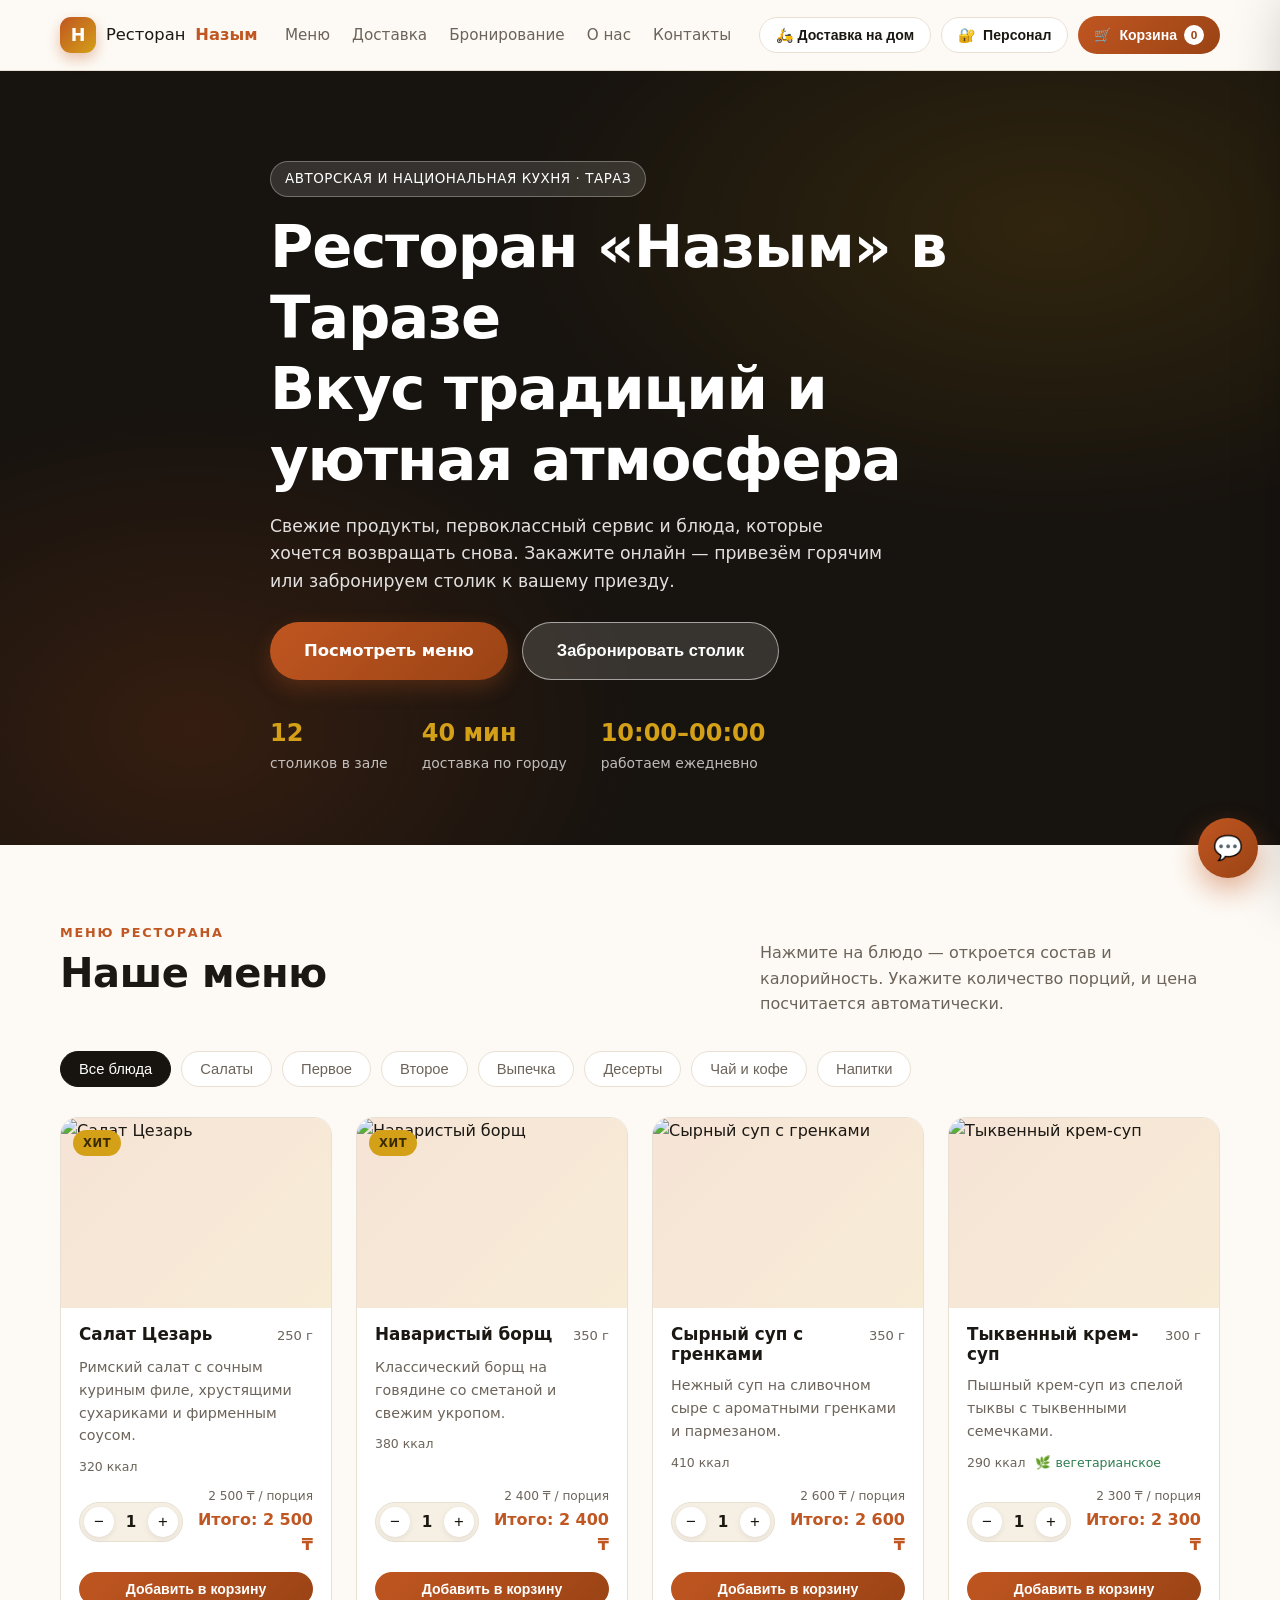
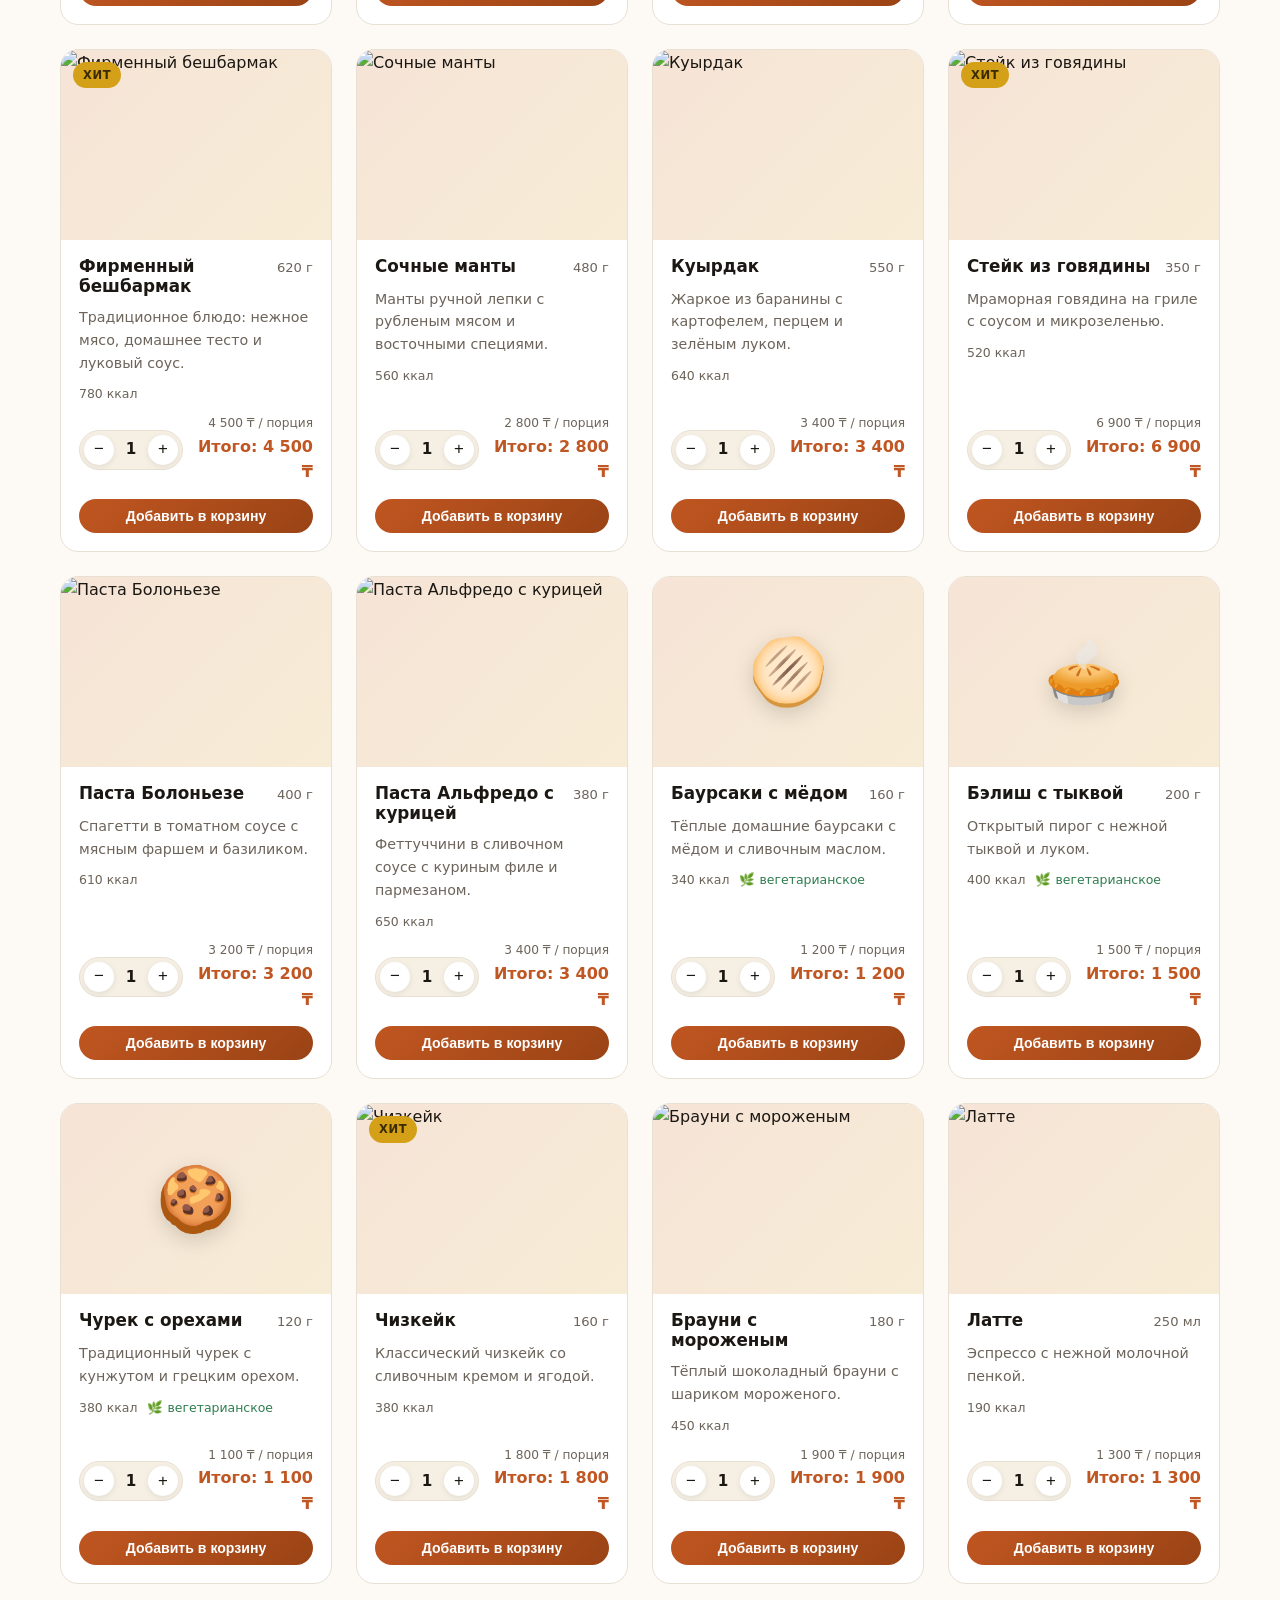
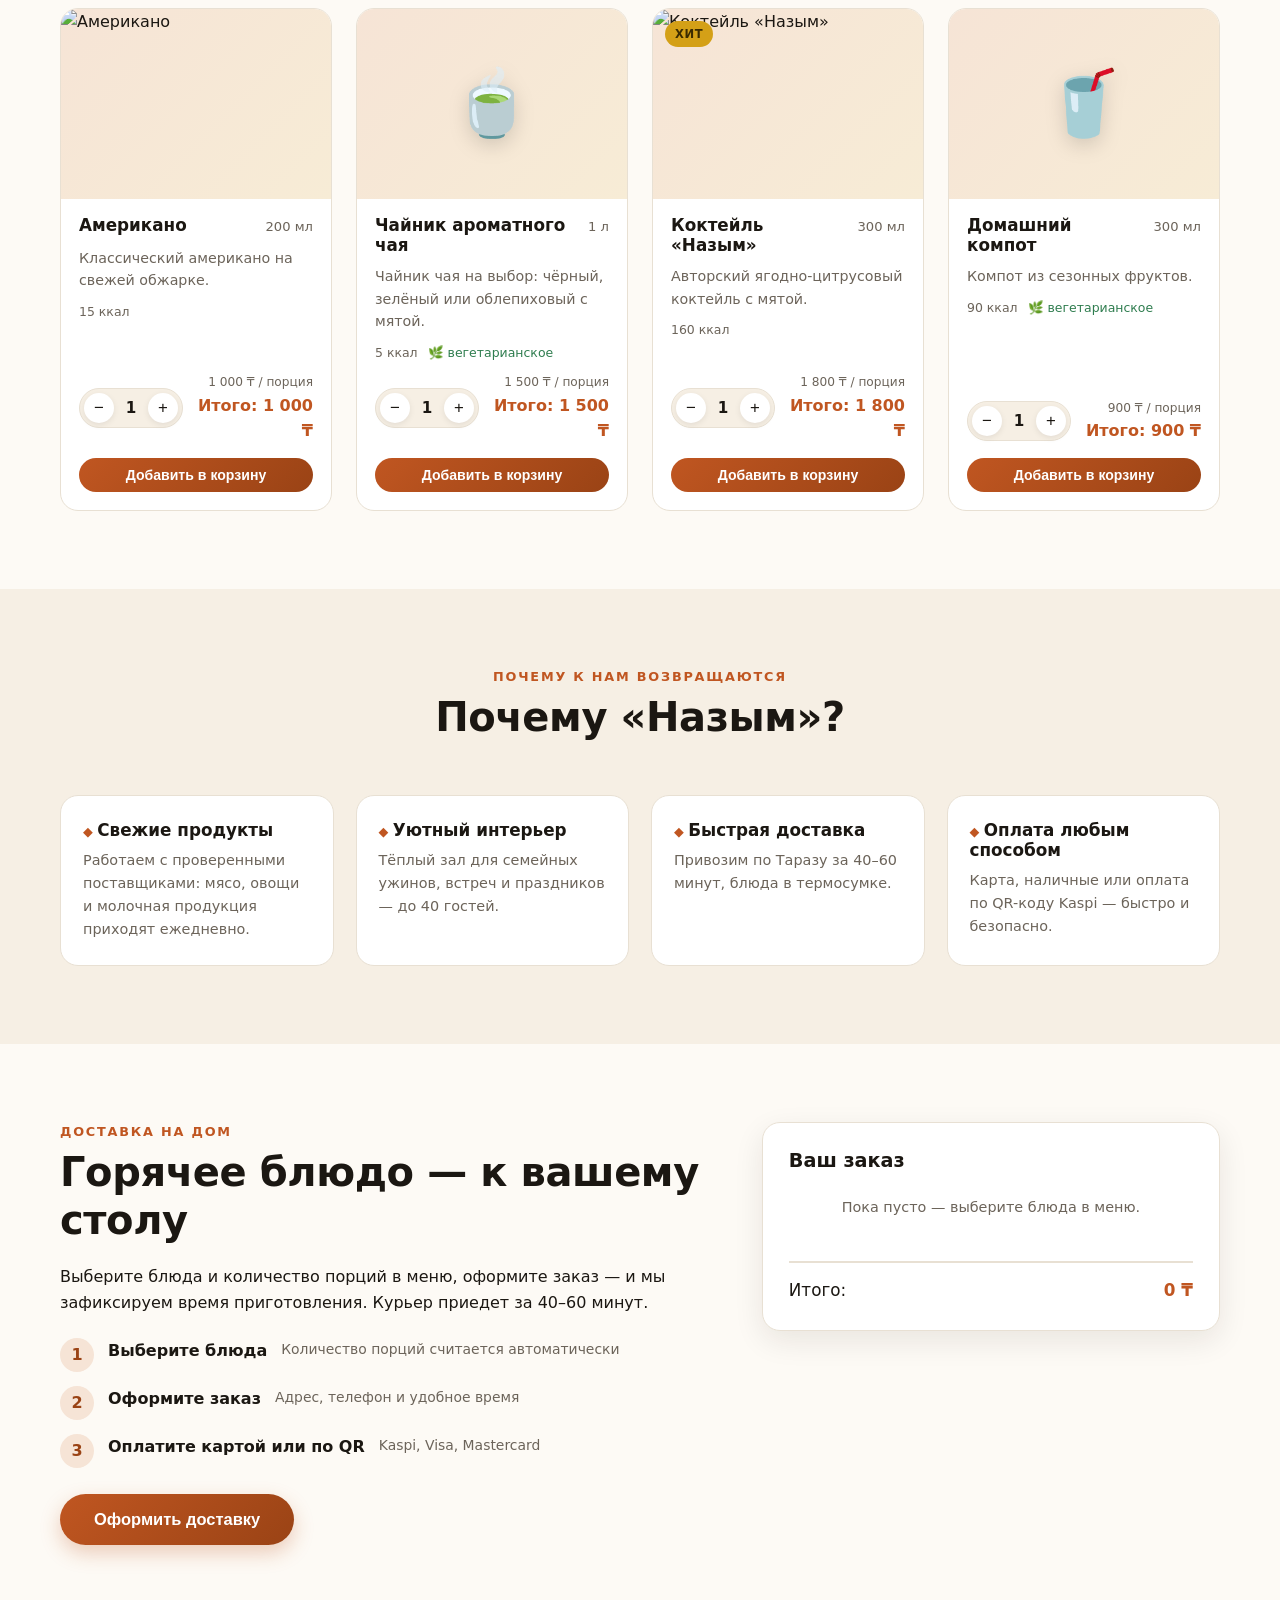
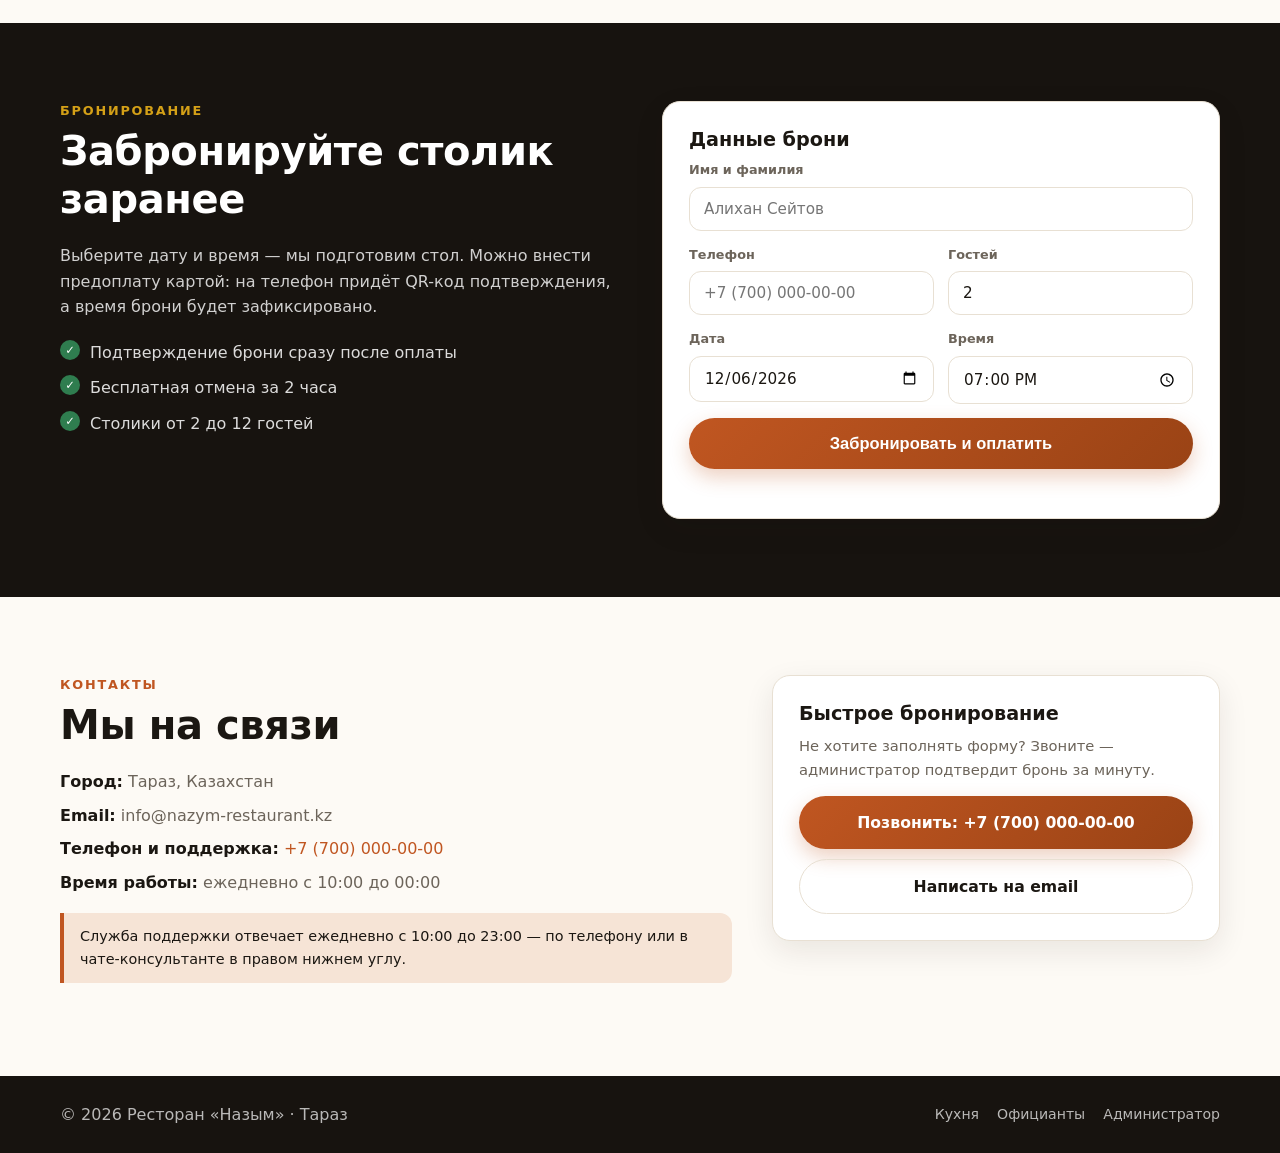
==== commit 911e6d21: "Update index.htmlPrepare homepage for Google and Yandex indexing" ====
--- a/index.html
+++ b/index.html
@@ -3,8 +3,11 @@
 <head>
     <meta charset="UTF-8">
     <meta name="viewport" content="width=device-width, initial-scale=1.0">
-    <title>Ресторан Назым — вкуc традиций в Таразе</title>
-    <meta name="description" content="Ресторан Назым в Таразе: авторская и национальная кухня, доставка на дом, бронирование столиков и оплата картой.">
+    <title>Ресторан «Назым» в Таразе — меню, доставка и бронирование</title>
+    <meta name="description" content="Ресторан «Назым» в Таразе: авторская и национальная кухня, меню с ценами, доставка блюд и бронирование столиков.">
+    <link rel="canonical" href="https://nazym.onrender.com/">
+    <meta name="robots" content="index, follow">
+    <meta name="google-site-verification" content="dPqzLNqyfl9y8qN-mnov8WO1V5KFvGS3vvRIZLRQ1aU">
     <link rel="icon" href="data:image/svg+xml,%3Csvg xmlns='http://www.w3.org/2000/svg' viewBox='0 0 64 64'%3E%3Crect width='64' height='64' rx='15' fill='%23c05621'/%3E%3Ctext x='32' y='45' font-size='38' font-family='Arial' font-weight='bold' fill='%23ffffff' text-anchor='middle'%3E%D0%9D%3C/text%3E%3C/svg%3E">
     <link rel="stylesheet" href="style.css?v=6">
 </head>
@@ -41,7 +44,7 @@
         <div class="hero-bg"></div>
         <div class="container hero-content">
             <p class="eyebrow">Авторская и национальная кухня · Тараз</p>
-            <h1 class="hero-title">Вкус традиций<br>и уютная атмосфера</h1>
+            <h1 class="hero-title">Ресторан «Назым» в Таразе<br>Вкус традиций и уютная атмосфера</h1>
             <p class="hero-text">
                 Свежие продукты, первоклассный сервис и блюда, которые хочется возвращать снова.
                 Закажите онлайн — привезём горячим или забронируем столик к вашему приезду.
